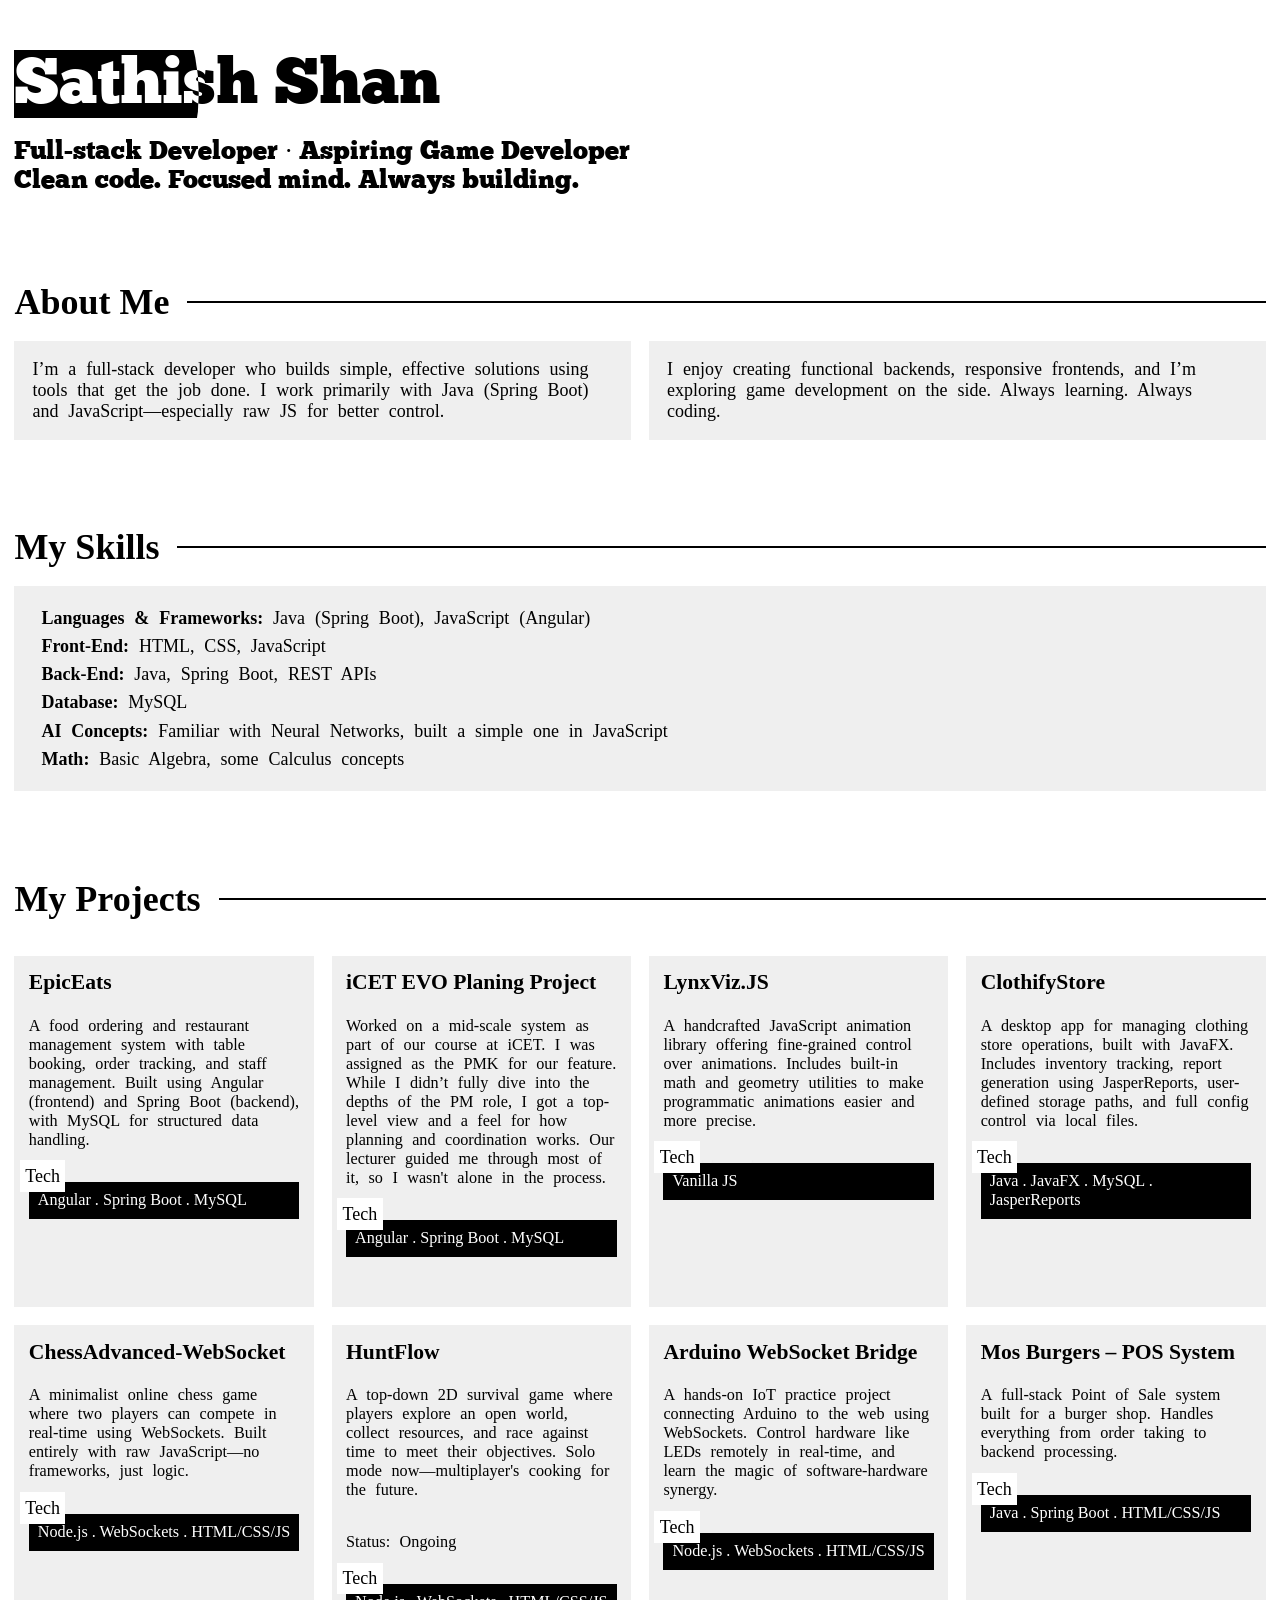
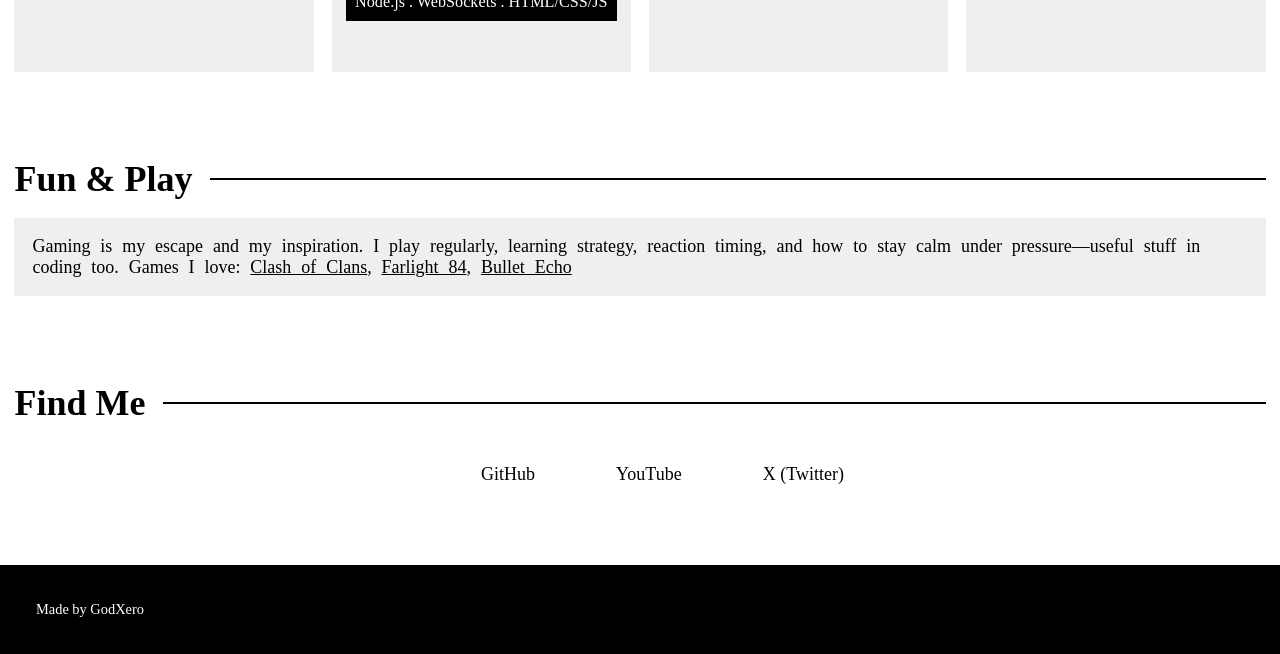
==== index.html @ fc140ee6 "portfolio added" ====
<!DOCTYPE html>
<html lang="en" dir="ltr">
	<head>
		<title>godxero.dev</title>
		<meta charset="utf-8">
		<meta name="viewport" content="width=device-width, initial-scale=1.0, minimum-scale=1.0, maximum-scale=1.0, user-scalable=no, interactive-widget=resizes-content">
		<link rel="shortcut icon" href="favicon.png" type="image/x-icon">
		<link rel="stylesheet" href="css/main.css">
		<script type="module" src="js/sketch.js" defer></script>
	</head>
	<body>
		<main id="main-container">
			<section id="hero-section">
				<div>
					<div>
						<h1>Sathish Shan</h1>
					</div>
					<div>
						<h1>Sathish Shan</h1>
					</div>
					<h2>Full-stack Developer · Aspiring Game Developer</h2>
					<h2>Clean code. Focused mind. Always building.</h2>
				</div>
			</section>

			<section id="intro-section">
				<div class="section-title">
					<div>About Me</div>
					<div></div>
				</div>
				<div class="section-content">
					<div>
						<p>I’m a full-stack developer who builds simple, effective solutions using tools that get the job done. I work primarily with Java (Spring Boot) and JavaScript—especially raw JS for better control.</p>
					</div>
					<div>
						<p>I enjoy creating functional backends, responsive frontends, and I’m exploring game development on the side. Always learning. Always coding.</p>
					</div>
				</div>
			</section>

			<section id="skills-section">
				<div class="section-title">
					<div>My Skills</div>
					<div></div>
				</div>
				<div class="section-content">
					<ul>
						<li><b>Languages & Frameworks:</b> Java (Spring Boot), JavaScript (Angular)</li>
						<li><b>Front-End:</b> HTML, CSS, JavaScript</li>
						<li><b>Back-End:</b> Java, Spring Boot, REST APIs</li>
						<li><b>Database:</b> MySQL</li>
						<li><b>AI Concepts:</b> Familiar with Neural Networks, built a simple one in JavaScript</li>
						<li><b>Math:</b> Basic Algebra, some Calculus concepts</li>
					</ul>
				</div>
			</section>

			<section id="projects-section">
				<div class="section-title">
					<div>My Projects</div>
					<div></div>
				</div>
				<div id="project-cards-container"></div>
			</section>

			<section id="hobbies-section">
				<div class="section-title">
					<div>Fun & Play</div>
					<div></div>
				</div>
				<div class="section-content">Gaming is my escape and my inspiration. I play regularly, learning strategy, reaction timing, and how to stay calm under pressure—useful stuff in coding too. Games I love: <a href="https://play.google.com/store/apps/details?id=com.supercell.clashofclans&hl=en" target="_blank">Clash of Clans</a>, <a href="https://farlight84.farlightgames.com/" target="_blank">Farlight 84</a>, <a href="https://play.google.com/store/apps/details?id=com.zeptolab.bulletecho.google&hl=en" target="_blank">Bullet Echo</a></div>
			</section>

			<section id="contact-section">
				<div class="section-title">
					<div>Find Me</div>
					<div></div>
				</div>
				<div class="icons-cont">
					<div class="icon">
						<div class="github"></div>
						<div>GitHub</div>
						<a href="https://github.com/GodXero33" target="_blank"></a>
					</div>
					<div class="icon">
						<div class="yt"></div>
						<div>YouTube</div>
						<a href="https://www.youtube.com/@33XERO" target="_blank"></a>
					</div>
					<div class="icon">
						<div class="twitter"></div>
						<div>X (Twitter)</div>
						<a href="https://x.com/GodXero33" target="_blank"></a>
					</div>
				</div>
			</section>

			<footer>Made by GodXero</footer>
		</main>
	</body>
</html>
---- css/main.css ----
:root {
	--background-color: #ffffff;
	--scrollbar-color: #000000;
	--header-bg-color-1: #ffffff;
	--header-bg-color-2: #000000;
	--header-text-color-1: #000000;
	--header-text-color-2: #ffffff;
	--content-bg-color-1: #efefef;
	--content-text-color-1: #000000;
	--footer-bg-color: #000000;
	--footer-text-color: #ffffff;
	--github-url: url(../res/img/github-mark.png);
	--yt-url: url(../res/img/youtube.png);
	--twitter-url: url(../res/img/twitter.png);
}

@media (prefers-color-scheme: dark) {
	:root {
		--background-color: #000000;
		--scrollbar-color: #ffffff;
		--header-bg-color-1: #000000;
		--header-bg-color-2: #ffffff;
		--header-text-color-1: #ffffff;
		--header-text-color-2: #000000;
		--content-bg-color-1: #2f2f2f;
		--content-text-color-1: #ffffff;
		--footer-bg-color: #ffffff;
		--footer-text-color: #000000;
		--github-url: url(../res/img/github-mark-white.png);
		--yt-url: url(../res/img/youtube-white.png);
		--twitter-url: url(../res/img/twitter-white.png);
	}
}

@font-face {
	font-family: chunk;
	src: url(../res/font/Chunk.ttf);
}

@font-face {
	font-family: verdana;
	src: url(../res/font/verdana.ttf);
}

* {
	margin: 0;
	padding: 0;
	box-sizing: border-box;
}

html {
	font-size: 18px;
	overflow-x: hidden;
	overflow-y: auto;
	scrollbar-width: thin;
	scrollbar-color: var(--scrollbar-color) transparent;
}

html::selection {
	color: #000000;
	background-color: #ff76ff;
}

html, body {
	width: 100%;
	height: 100%;
	height: 100svh;
}

body {
	background-color: var(--background-color);
}

#main-container {
	position: relative;
	margin-inline: auto;
	top: 0;
	left: 0;
	right: 0;
	width: 100%;
	max-width: 1500px;
	background-color:transparent;
}

section {
	position: relative;
	padding-inline: 0.8rem;
	padding-top: 0.8rem;
	top: 0;
	left: 0;
	width: 100%;
	height: fit-content;
}

section.fs {
	min-height: 100svh;
}

#hero-section {
	margin-top: 2rem;
	margin-bottom: 4rem;
}

#hero-section h1 {
	margin-bottom: 1rem;
	width: fit-content;
	font-size: clamp(2.5rem, 5vw, 4.5rem);
	color: var(--header-text-color-1);
	font-family: chunk;
	font-weight: 100;
}

#hero-section h2 {
	width: fit-content;
	font-size: clamp(1rem, 2vw, 2.5rem);
	color: var(--header-text-color-1);
	font-family: chunk;
	font-weight: 100;
}

#hero-section > div > div:first-child {
	position: absolute;
	top: 0.8rem;
	left: 0.8rem;
	clip-path: circle(60% at 0% 50%);
}

#hero-section > div > div:first-child h1 {
	background-color: var(--header-bg-color-2);
	color: var(--header-text-color-2);
}

.section-title {
	position: relative;
	margin-bottom: 1rem;
	top: 0;
	left: 0;
	width: 100%;
	display: flex;
	align-items: center;
}

.section-title div:first-child {
	position: relative;
	padding-right: 1rem;
	width: fit-content;
	font-size: clamp(1.5rem, 4vw, 2rem);
	font-family: italiana;
	color: var(--header-text-color-1);
	font-weight: 900;
}

.section-title div:last-child {
	flex-grow: 1;
	height: 0.1rem;
	background-color: var(--header-text-color-1);
}

#intro-section {
	margin-bottom: 4rem;
}

#intro-section .section-content {
	--card-min-width: 100px;
	--card-max-width: 400px;
	display: grid;
	grid-template-columns: repeat(auto-fit, minmax(clamp(var(--card-min-width), 100%, var(--card-max-width)), 1fr));
	gap: 1rem;
	justify-items: center;
}

#intro-section .section-content > div {
	position: relative;
	padding: 1rem;
	width: 100%;
	background-color: var(--content-bg-color-1);
	font-size: 1rem;
	font-family: verdana;
	color: var(--content-text-color-1);
	font-weight: 200;
	word-spacing: 0.3rem;
}

#skills-section {
	margin-bottom: 4rem;
}

#skills-section .section-content {
	position: relative;
	padding: 1rem;
	width: 100%;
	background-color: var(--content-bg-color-1);
}

#skills-section .section-content ul {
	padding-left: 0.5rem;
	font-size: 1rem;
	font-family: verdana;
	color: var(--content-text-color-1);
	font-weight: 200;
	word-spacing: 0.3rem;
	list-style-type: none;
}

#skills-section .section-content ul li {
	padding-block: 0.2rem;
}

#skills-section .section-content ul b {
	font-weight: 900;
}

#projects-section {
	margin-bottom: 4rem;
}

#project-cards-container {
	--card-min-width: 100px;
	--card-max-width: 250px;
	position: relative;
	padding-top: 1rem;
	top: 0;
	left: 0;
	width: 100%;
	display: grid;
	grid-template-columns: repeat(auto-fit, minmax(clamp(var(--card-min-width), 100%, var(--card-max-width)), 1fr));
	overflow-x: hidden;
	gap: 1rem;
}

#project-cards-container .card {
	position: relative;
	padding: 0.8rem;
	padding-bottom: 2.8rem;
	top: 0;
	left: 0;
	width: 100%;
	height: auto;
	background-color: var(--content-bg-color-1);
	overflow: hidden;
}

#project-cards-container .card .title {
	margin-bottom: 1.2rem;
	font-family: verdana;
	font-size: 1.2rem;
	font-weight: 700;
	color: var(--header-text-color-1);
}

#project-cards-container .card .content {
	padding-bottom: 1.8rem;
	font-family: verdana;
	font-size: 0.9rem;
	font-weight: 200;
	color: var(--header-text-color-1);
	word-spacing: 0.3rem;
}

#project-cards-container .card .tech {
	position: relative;
	padding: 0.5rem;
	background-color: var(--header-bg-color-2);
	font-family: verdana;
	font-size: 0.9rem;
	font-weight: 500;
	color: var(--header-text-color-2);
}

#project-cards-container .card .tech::after {
	content: 'Tech';
	position: absolute;
	padding: 0.3rem;
	top: -1.2rem;
	left: -0.5rem;
	background-color: var(--header-bg-color-1);
	font-size: 1rem;
	color: var(--header-text-color-1);
}

#project-cards-container .card .repo {
	position: absolute;
	margin-left: auto;
	bottom: 0.5rem;
	right: 0.5rem;
	margin-top: 0.3rem;
	width: fit-content;
}

#project-cards-container .card .repo .img {
	position: relative;
	top: 0;
	left: 0;
	width: 2rem;
	height: 2rem;
	background-image: var(--github-url);
	background-position: center center;
	background-size: 100% 100%;
	background-repeat: no-repeat;
}

#hobbies-section {
	margin-bottom: 4rem;
}

#hobbies-section .section-content {
	position: relative;
	padding: 1rem;
	width: 100%;
	background-color: var(--content-bg-color-1);
	font-size: 1rem;
	font-family: verdana;
	color: var(--content-text-color-1);
	font-weight: 200;
	word-spacing: 0.3rem;
}

#hobbies-section .section-content a {
	color: var(--header-text-color-1);
}

#contact-section {
	margin-bottom: 4rem;
}

#contact-section .icons-cont {
	position: relative;
	top: 0;
	left: 0;
	width: 100%;
	height: fit-content;
	display: flex;
	flex-wrap: wrap;
	justify-content: center;
}

#contact-section .icons-cont .icon {
	position: relative;
	margin-inline: 1rem;
	margin-top: 0.8rem;
	width: fit-content;
	height: fit-content;
	display: flex;
	align-items: center;
	gap: 0.5rem;
}

#contact-section .icons-cont .icon div:first-child {
	width: 2rem;
	height: 2rem;
	background-position: center center;
	background-size: 100% 100%;
	background-repeat: no-repeat;
}

#contact-section .icons-cont .icon div:first-child.github {
	background-image: var(--github-url);
}

#contact-section .icons-cont .icon div:first-child.yt {
	background-image: var(--yt-url);
}

#contact-section .icons-cont .icon div:first-child.twitter {
	background-image: var(--twitter-url);
}

#contact-section .icons-cont .icon div:nth-child(2) {
	font-size: 1rem;
	font-family: verdana;
	color: var(--content-text-color-1);
	font-weight: 200;
}

#contact-section .icons-cont .icon a {
	position: absolute;
	top: 0;
	left: 0;
	width: 100%;
	height: 100%;
}

footer {
	position: relative;
	padding: 2rem;
	top: 0;
	left: 0;
	width: 100%;
	background-color: var(--footer-bg-color);
	font-size: 0.8rem;
	color: var(--footer-text-color);
	font-family: verdana;
}
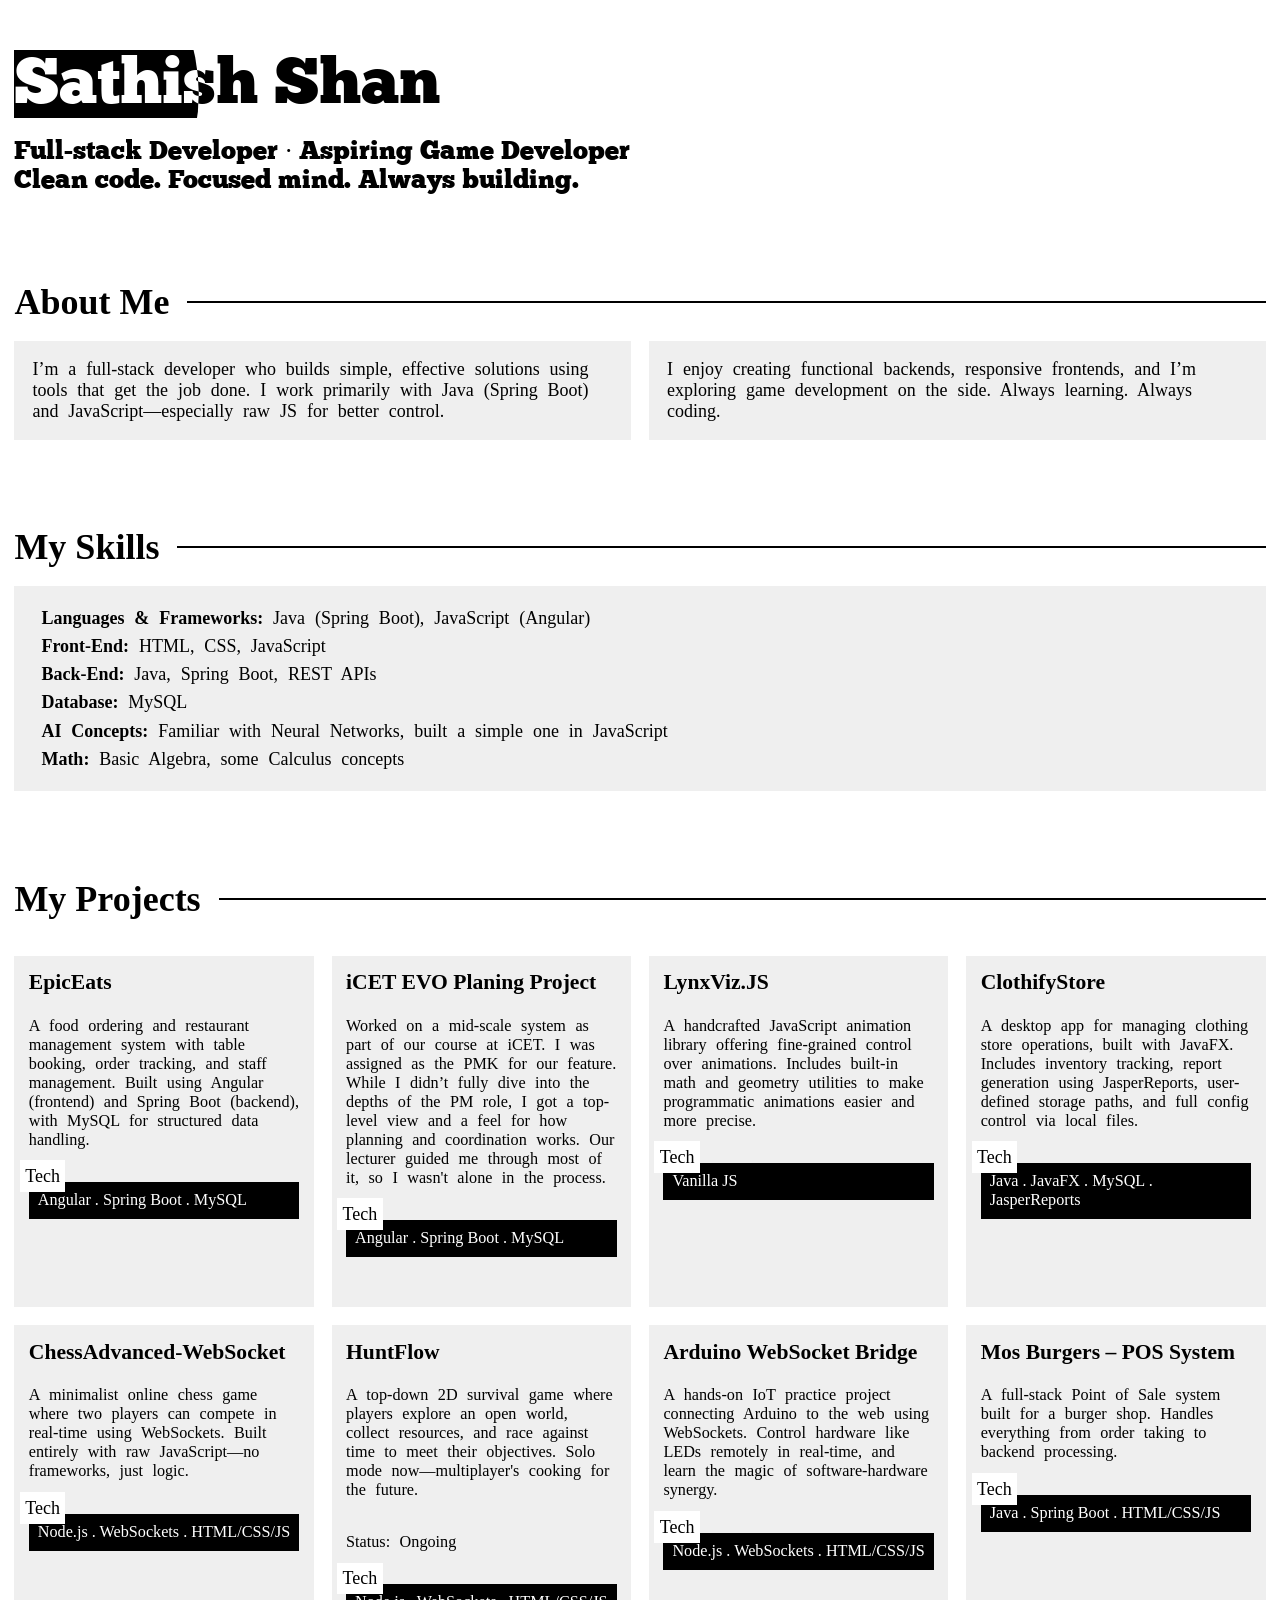
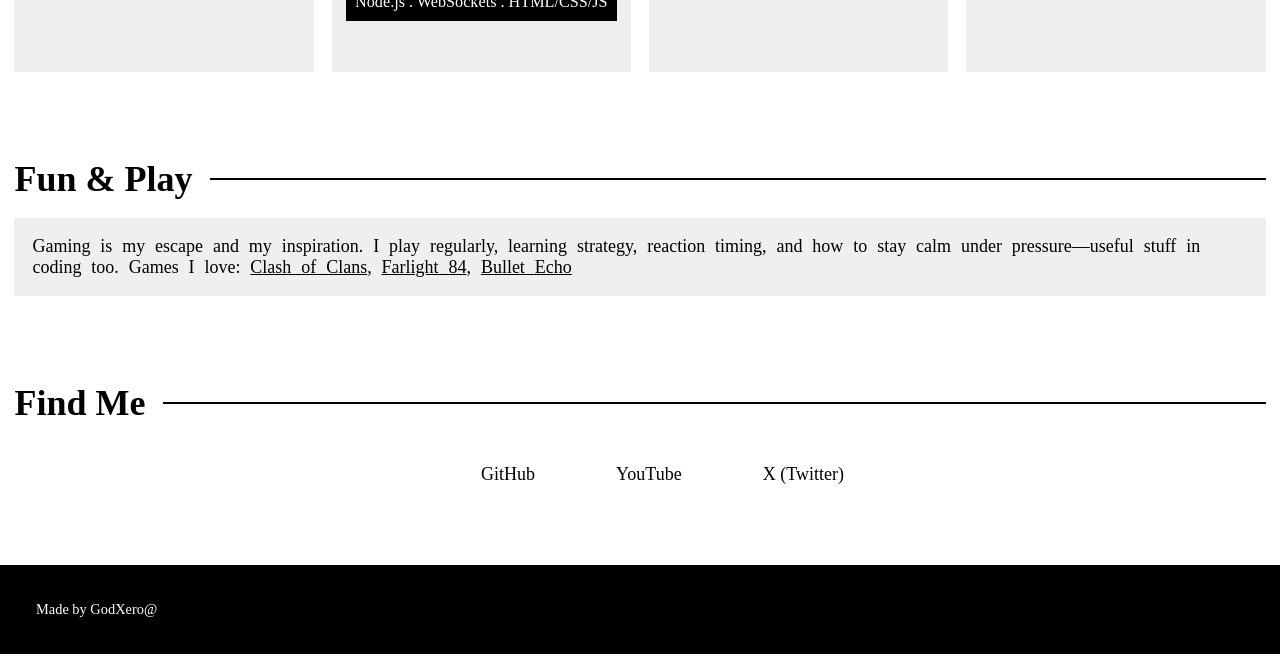
==== commit 6dd43424: "Change" ====
--- a/index.html
+++ b/index.html
@@ -95,7 +95,7 @@
 				</div>
 			</section>
 
-			<footer>Made by GodXero</footer>
+			<footer>Made by GodXero@</footer>
 		</main>
 	</body>
 </html>
